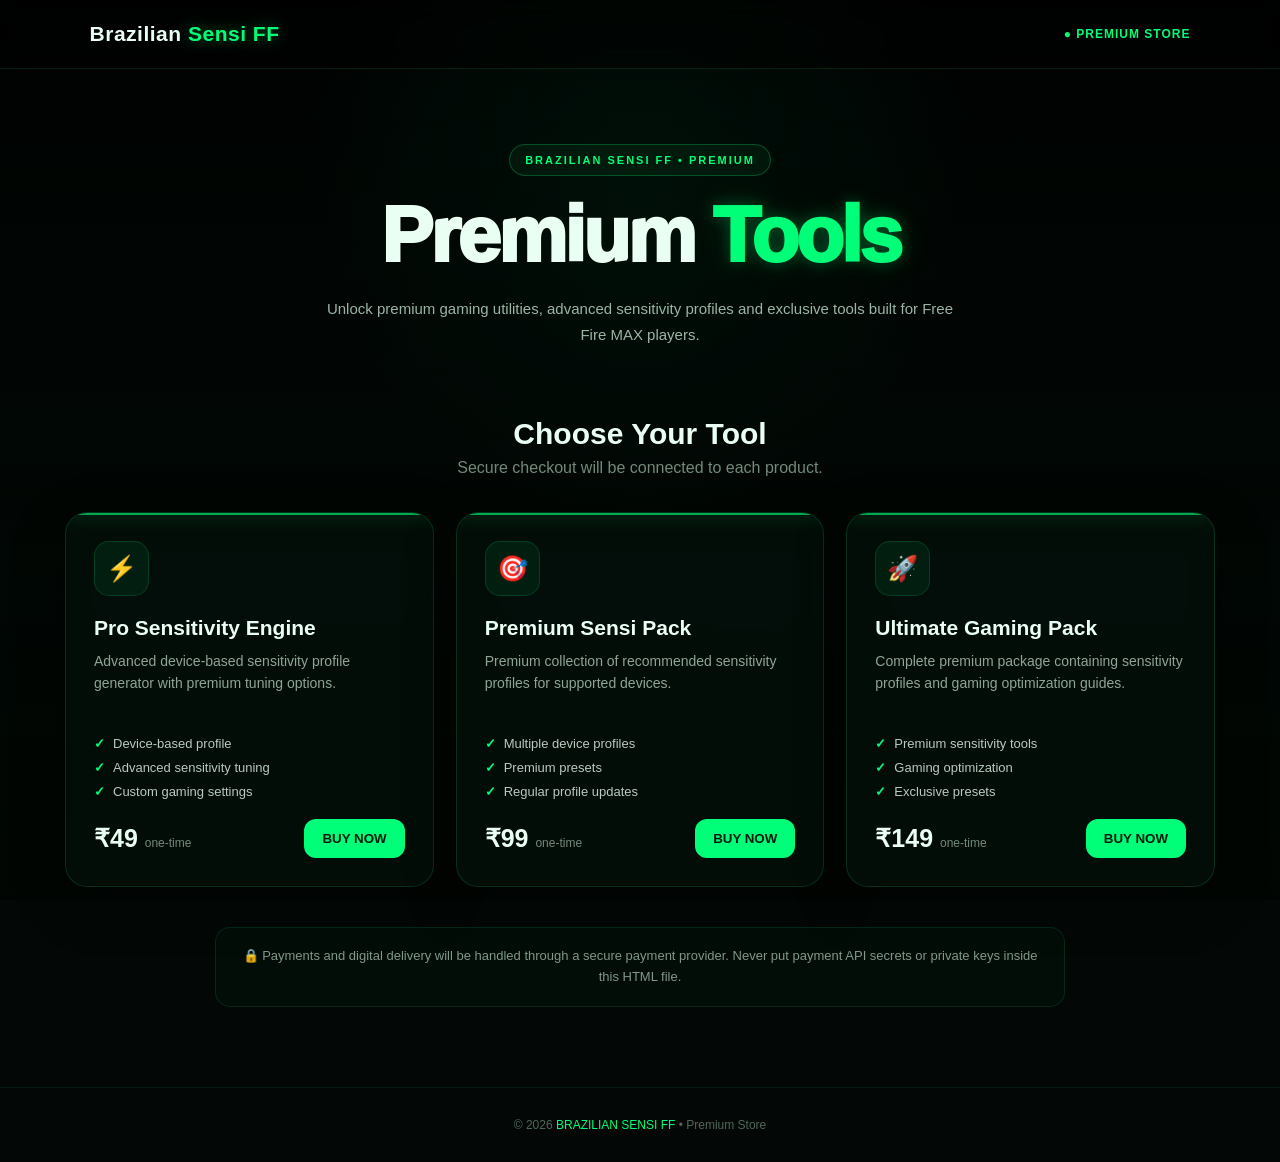
==== premium.html @ 56badc8a "Add premium.html for premium tools store" ====
<!DOCTYPE html>
<html lang="en">
<head>
<meta charset="UTF-8">
<meta name="viewport" content="width=device-width, initial-scale=1.0">

<title>Premium Tools | Brazilian Sensi FF</title>
<meta name="description" content="Brazilian Sensi FF Premium Tools">

<style>
*{
  box-sizing:border-box;
  margin:0;
  padding:0;
}

body{
  min-height:100vh;
  font-family:Arial,Helvetica,sans-serif;
  background:#030806;
  color:#eafff4;
  overflow-x:hidden;
}

/* DARK BACKGROUND */
.bg{
  position:fixed;
  inset:0;
  z-index:-5;
  background:
    radial-gradient(circle at 50% 20%,rgba(0,255,120,.08),transparent 35%),
    linear-gradient(180deg,#020504,#030806 55%,#010302);
}

/* CODE RAIN */
#codeRain{
  position:fixed;
  inset:0;
  width:100%;
  height:100%;
  z-index:-4;
  opacity:.18;
}

/* DARK OVERLAY */
.overlay{
  position:fixed;
  inset:0;
  z-index:-3;
  background:linear-gradient(
    180deg,
    rgba(0,0,0,.30),
    rgba(0,10,5,.55)
  );
  pointer-events:none;
}

/* HEADER */
header{
  width:100%;
  padding:22px 7%;
  display:flex;
  justify-content:space-between;
  align-items:center;
  border-bottom:1px solid rgba(0,255,120,.12);
  background:rgba(0,0,0,.35);
  backdrop-filter:blur(15px);
}

.logo{
  font-size:21px;
  font-weight:900;
  letter-spacing:.5px;
}

.logo span{
  color:#00ff78;
  text-shadow:0 0 15px rgba(0,255,120,.45);
}

.status{
  color:#00ff78;
  font-size:12px;
  font-weight:bold;
  letter-spacing:1px;
}

/* HERO */
.hero{
  text-align:center;
  padding:75px 20px 45px;
}

.badge{
  display:inline-block;
  padding:9px 15px;
  border:1px solid rgba(0,255,120,.25);
  border-radius:999px;
  color:#00ff78;
  background:rgba(0,255,120,.05);
  font-size:11px;
  font-weight:bold;
  letter-spacing:2px;
  margin-bottom:20px;
}

.hero h1{
  font-size:clamp(42px,8vw,78px);
  line-height:1;
  font-weight:1000;
  letter-spacing:-3px;
}

.hero h1 span{
  color:#00ff78;
  text-shadow:
    0 0 15px rgba(0,255,120,.25),
    0 0 35px rgba(0,255,120,.12);
}

.hero p{
  max-width:650px;
  margin:22px auto 0;
  color:#9bb5a5;
  line-height:1.7;
  font-size:15px;
}

/* STORE */
.store{
  width:min(1150px,92%);
  margin:auto;
  padding:25px 0 80px;
}

.section-title{
  text-align:center;
  margin-bottom:35px;
}

.section-title h2{
  font-size:30px;
}

.section-title p{
  color:#718a7a;
  margin-top:8px;
}

/* CARDS */
.grid{
  display:grid;
  grid-template-columns:repeat(auto-fit,minmax(270px,1fr));
  gap:22px;
}

.card{
  position:relative;
  overflow:hidden;
  padding:28px;
  min-height:330px;
  border:1px solid rgba(0,255,120,.15);
  border-radius:22px;
  background:rgba(5,18,12,.68);
  backdrop-filter:blur(18px);
  box-shadow:0 15px 50px rgba(0,0,0,.35);
  transition:.3s ease;
}

.card:hover{
  transform:translateY(-7px);
  border-color:rgba(0,255,120,.45);
  box-shadow:
    0 20px 55px rgba(0,0,0,.5),
    0 0 30px rgba(0,255,120,.08);
}

.card::before{
  content:"";
  position:absolute;
  top:0;
  left:0;
  width:100%;
  height:2px;
  background:#00ff78;
  box-shadow:0 0 18px #00ff78;
  opacity:.65;
}

.icon{
  width:55px;
  height:55px;
  display:flex;
  align-items:center;
  justify-content:center;
  border-radius:15px;
  background:rgba(0,255,120,.07);
  border:1px solid rgba(0,255,120,.15);
  color:#00ff78;
  font-size:25px;
  margin-bottom:20px;
}

.card h3{
  font-size:21px;
  margin-bottom:10px;
}

.card p{
  color:#8ea596;
  line-height:1.6;
  font-size:14px;
  min-height:68px;
}

.features{
  list-style:none;
  margin:18px 0;
}

.features li{
  color:#b8cabe;
  font-size:13px;
  margin:9px 0;
}

.features li::before{
  content:"✓";
  color:#00ff78;
  margin-right:8px;
  font-weight:bold;
}

.price-row{
  display:flex;
  justify-content:space-between;
  align-items:center;
  margin-top:20px;
}

.price{
  font-size:25px;
  font-weight:900;
}

.price small{
  color:#718a7a;
  font-size:12px;
  font-weight:normal;
}

.buy{
  border:0;
  border-radius:12px;
  padding:12px 18px;
  background:#00ff78;
  color:#001b0d;
  font-weight:900;
  cursor:pointer;
  transition:.2s;
}

.buy:hover{
  transform:scale(1.04);
  box-shadow:0 0 22px rgba(0,255,120,.25);
}

/* NOTICE */
.notice{
  margin:40px auto 0;
  padding:18px 20px;
  max-width:850px;
  border:1px solid rgba(0,255,120,.12);
  border-radius:15px;
  background:rgba(0,255,120,.025);
  color:#7f9889;
  text-align:center;
  font-size:13px;
  line-height:1.6;
}

/* FOOTER */
footer{
  padding:30px 20px;
  text-align:center;
  color:#50675a;
  border-top:1px solid rgba(0,255,120,.08);
  font-size:12px;
}

footer span{
  color:#00ff78;
}

/* MOBILE */
@media(max-width:600px){
  header{
    padding:18px 5%;
  }

  .status{
    font-size:9px;
  }

  .hero{
    padding-top:55px;
  }

  .hero h1{
    letter-spacing:-2px;
  }

  .card{
    min-height:auto;
  }
}
</style>
</head>

<body>

<div class="bg"></div>
<canvas id="codeRain"></canvas>
<div class="overlay"></div>

<header>
  <div class="logo">
    Brazilian <span>Sensi FF</span>
  </div>

  <div class="status">
    ● PREMIUM STORE
  </div>
</header>

<section class="hero">

  <div class="badge">
    BRAZILIAN SENSI FF • PREMIUM
  </div>

  <h1>
    Premium <span>Tools</span>
  </h1>

  <p>
    Unlock premium gaming utilities, advanced sensitivity profiles
    and exclusive tools built for Free Fire MAX players.
  </p>

</section>

<section class="store">

  <div class="section-title">
    <h2>Choose Your Tool</h2>
    <p>Secure checkout will be connected to each product.</p>
  </div>

  <div class="grid">

    <!-- TOOL 1 -->
    <div class="card">

      <div class="icon">⚡</div>

      <h3>Pro Sensitivity Engine</h3>

      <p>
        Advanced device-based sensitivity profile generator
        with premium tuning options.
      </p>

      <ul class="features">
        <li>Device-based profile</li>
        <li>Advanced sensitivity tuning</li>
        <li>Custom gaming settings</li>
      </ul>

      <div class="price-row">
        <div class="price">₹49 <small>one-time</small></div>

        <button class="buy"
          onclick="buyTool('Pro Sensitivity Engine')">
          BUY NOW
        </button>
      </div>

    </div>


    <!-- TOOL 2 -->
    <div class="card">

      <div class="icon">🎯</div>

      <h3>Premium Sensi Pack</h3>

      <p>
        Premium collection of recommended sensitivity
        profiles for supported devices.
      </p>

      <ul class="features">
        <li>Multiple device profiles</li>
        <li>Premium presets</li>
        <li>Regular profile updates</li>
      </ul>

      <div class="price-row">
        <div class="price">₹99 <small>one-time</small></div>

        <button class="buy"
          onclick="buyTool('Premium Sensi Pack')">
          BUY NOW
        </button>
      </div>

    </div>


    <!-- TOOL 3 -->
    <div class="card">

      <div class="icon">🚀</div>

      <h3>Ultimate Gaming Pack</h3>

      <p>
        Complete premium package containing sensitivity
        profiles and gaming optimization guides.
      </p>

      <ul class="features">
        <li>Premium sensitivity tools</li>
        <li>Gaming optimization</li>
        <li>Exclusive presets</li>
      </ul>

      <div class="price-row">
        <div class="price">₹149 <small>one-time</small></div>

        <button class="buy"
          onclick="buyTool('Ultimate Gaming Pack')">
          BUY NOW
        </button>
      </div>

    </div>

  </div>

  <div class="notice">
    🔒 Payments and digital delivery will be handled through a secure
    payment provider. Never put payment API secrets or private keys
    inside this HTML file.
  </div>

</section>

<footer>
  © 2026 <span>BRAZILIAN SENSI FF</span> • Premium Store
</footer>


<script>

/* =================================
   PAYMENT LINKS
   =================================

   Later, put your REAL checkout URLs here.

   Example:

   "Pro Sensitivity Engine":
      "YOUR_PAYMENT_CHECKOUT_URL"

   Do NOT put secret API keys here.
*/

const PAYMENT_LINKS = {

  "Pro Sensitivity Engine": "",

  "Premium Sensi Pack": "",

  "Ultimate Gaming Pack": ""

};


/* BUY BUTTON */

function buyTool(toolName){

  const paymentUrl = PAYMENT_LINKS[toolName];

  if(!paymentUrl){

    alert(
      "Payment checkout is not connected yet.\n\n" +
      "First create your payment checkout link, " +
      "then add it to PAYMENT_LINKS."
    );

    return;
  }

  window.location.href = paymentUrl;
}


/* =================================
   CODE RAIN
   ================================= */

const canvas = document.getElementById("codeRain");
const ctx = canvas.getContext("2d");

let width;
let height;
let columns;
let drops;

const chars =
"01ABCDEFGHIJKLMNOPQRSTUVWXYZ<>[]{}$#@%";

function resize(){

  width = canvas.width = window.innerWidth;
  height = canvas.height = window.innerHeight;

  columns = Math.floor(width / 18);

  drops = [];

  for(let i=0;i<columns;i++){

    drops[i] =
      Math.random() * -50;

  }
}

function draw(){

  ctx.fillStyle = "rgba(2,8,5,.16)";
  ctx.fillRect(0,0,width,height);

  ctx.font = "12px monospace";

  for(let i=0;i<columns;i++){

    const char =
      chars[Math.floor(Math.random()*chars.length)];

    const x = i * 18;
    const y = drops[i] * 18;

    ctx.fillStyle = "rgba(0,255,120,.55)";
    ctx.fillText(char,x,y);

    if(y > height && Math.random() > .975){
      drops[i] = 0;
    }

    drops[i] += .55;
  }

  requestAnimationFrame(draw);
}

window.addEventListener("resize",resize);

resize();
draw();

</script>

</body>
</html>
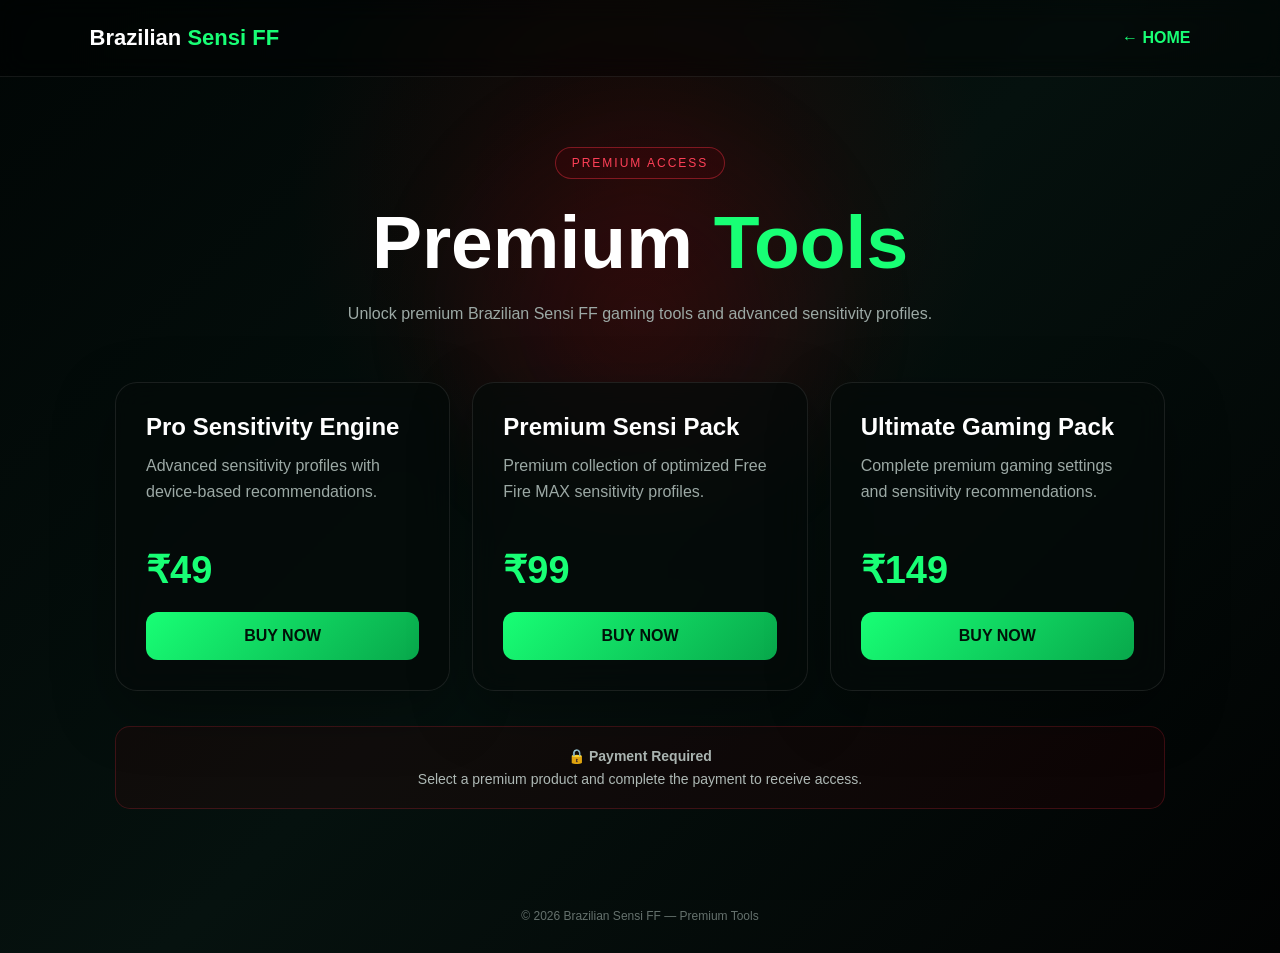
==== commit 5ce12b83: "Refactor premium.html for improved structure and style" ====
--- a/premium.html
+++ b/premium.html
@@ -1,581 +1,370 @@
 <!DOCTYPE html>
 <html lang="en">
 <head>
-<meta charset="UTF-8">
-<meta name="viewport" content="width=device-width, initial-scale=1.0">
-
-<title>Premium Tools | Brazilian Sensi FF</title>
-<meta name="description" content="Brazilian Sensi FF Premium Tools">
-
-<style>
-*{
-  box-sizing:border-box;
-  margin:0;
-  padding:0;
-}
-
-body{
-  min-height:100vh;
-  font-family:Arial,Helvetica,sans-serif;
-  background:#030806;
-  color:#eafff4;
-  overflow-x:hidden;
-}
-
-/* DARK BACKGROUND */
-.bg{
-  position:fixed;
-  inset:0;
-  z-index:-5;
-  background:
-    radial-gradient(circle at 50% 20%,rgba(0,255,120,.08),transparent 35%),
-    linear-gradient(180deg,#020504,#030806 55%,#010302);
-}
-
-/* CODE RAIN */
-#codeRain{
-  position:fixed;
-  inset:0;
-  width:100%;
-  height:100%;
-  z-index:-4;
-  opacity:.18;
-}
-
-/* DARK OVERLAY */
-.overlay{
-  position:fixed;
-  inset:0;
-  z-index:-3;
-  background:linear-gradient(
-    180deg,
-    rgba(0,0,0,.30),
-    rgba(0,10,5,.55)
-  );
-  pointer-events:none;
-}
-
-/* HEADER */
-header{
-  width:100%;
-  padding:22px 7%;
-  display:flex;
-  justify-content:space-between;
-  align-items:center;
-  border-bottom:1px solid rgba(0,255,120,.12);
-  background:rgba(0,0,0,.35);
-  backdrop-filter:blur(15px);
-}
-
-.logo{
-  font-size:21px;
-  font-weight:900;
-  letter-spacing:.5px;
-}
-
-.logo span{
-  color:#00ff78;
-  text-shadow:0 0 15px rgba(0,255,120,.45);
-}
-
-.status{
-  color:#00ff78;
-  font-size:12px;
-  font-weight:bold;
-  letter-spacing:1px;
-}
-
-/* HERO */
-.hero{
-  text-align:center;
-  padding:75px 20px 45px;
-}
-
-.badge{
-  display:inline-block;
-  padding:9px 15px;
-  border:1px solid rgba(0,255,120,.25);
-  border-radius:999px;
-  color:#00ff78;
-  background:rgba(0,255,120,.05);
-  font-size:11px;
-  font-weight:bold;
-  letter-spacing:2px;
-  margin-bottom:20px;
-}
-
-.hero h1{
-  font-size:clamp(42px,8vw,78px);
-  line-height:1;
-  font-weight:1000;
-  letter-spacing:-3px;
-}
-
-.hero h1 span{
-  color:#00ff78;
-  text-shadow:
-    0 0 15px rgba(0,255,120,.25),
-    0 0 35px rgba(0,255,120,.12);
-}
-
-.hero p{
-  max-width:650px;
-  margin:22px auto 0;
-  color:#9bb5a5;
-  line-height:1.7;
-  font-size:15px;
-}
-
-/* STORE */
-.store{
-  width:min(1150px,92%);
-  margin:auto;
-  padding:25px 0 80px;
-}
-
-.section-title{
-  text-align:center;
-  margin-bottom:35px;
-}
-
-.section-title h2{
-  font-size:30px;
-}
-
-.section-title p{
-  color:#718a7a;
-  margin-top:8px;
-}
-
-/* CARDS */
-.grid{
-  display:grid;
-  grid-template-columns:repeat(auto-fit,minmax(270px,1fr));
-  gap:22px;
-}
-
-.card{
-  position:relative;
-  overflow:hidden;
-  padding:28px;
-  min-height:330px;
-  border:1px solid rgba(0,255,120,.15);
-  border-radius:22px;
-  background:rgba(5,18,12,.68);
-  backdrop-filter:blur(18px);
-  box-shadow:0 15px 50px rgba(0,0,0,.35);
-  transition:.3s ease;
-}
-
-.card:hover{
-  transform:translateY(-7px);
-  border-color:rgba(0,255,120,.45);
-  box-shadow:
-    0 20px 55px rgba(0,0,0,.5),
-    0 0 30px rgba(0,255,120,.08);
-}
-
-.card::before{
-  content:"";
-  position:absolute;
-  top:0;
-  left:0;
-  width:100%;
-  height:2px;
-  background:#00ff78;
-  box-shadow:0 0 18px #00ff78;
-  opacity:.65;
-}
-
-.icon{
-  width:55px;
-  height:55px;
-  display:flex;
-  align-items:center;
-  justify-content:center;
-  border-radius:15px;
-  background:rgba(0,255,120,.07);
-  border:1px solid rgba(0,255,120,.15);
-  color:#00ff78;
-  font-size:25px;
-  margin-bottom:20px;
-}
-
-.card h3{
-  font-size:21px;
-  margin-bottom:10px;
-}
-
-.card p{
-  color:#8ea596;
-  line-height:1.6;
-  font-size:14px;
-  min-height:68px;
-}
-
-.features{
-  list-style:none;
-  margin:18px 0;
-}
-
-.features li{
-  color:#b8cabe;
-  font-size:13px;
-  margin:9px 0;
-}
-
-.features li::before{
-  content:"✓";
-  color:#00ff78;
-  margin-right:8px;
-  font-weight:bold;
-}
-
-.price-row{
-  display:flex;
-  justify-content:space-between;
-  align-items:center;
-  margin-top:20px;
-}
-
-.price{
-  font-size:25px;
-  font-weight:900;
-}
-
-.price small{
-  color:#718a7a;
-  font-size:12px;
-  font-weight:normal;
-}
-
-.buy{
-  border:0;
-  border-radius:12px;
-  padding:12px 18px;
-  background:#00ff78;
-  color:#001b0d;
-  font-weight:900;
-  cursor:pointer;
-  transition:.2s;
-}
-
-.buy:hover{
-  transform:scale(1.04);
-  box-shadow:0 0 22px rgba(0,255,120,.25);
-}
-
-/* NOTICE */
-.notice{
-  margin:40px auto 0;
-  padding:18px 20px;
-  max-width:850px;
-  border:1px solid rgba(0,255,120,.12);
-  border-radius:15px;
-  background:rgba(0,255,120,.025);
-  color:#7f9889;
-  text-align:center;
-  font-size:13px;
-  line-height:1.6;
-}
-
-/* FOOTER */
-footer{
-  padding:30px 20px;
-  text-align:center;
-  color:#50675a;
-  border-top:1px solid rgba(0,255,120,.08);
-  font-size:12px;
-}
-
-footer span{
-  color:#00ff78;
-}
-
-/* MOBILE */
-@media(max-width:600px){
-  header{
-    padding:18px 5%;
-  }
-
-  .status{
-    font-size:9px;
-  }
-
-  .hero{
-    padding-top:55px;
-  }
-
-  .hero h1{
-    letter-spacing:-2px;
-  }
-
-  .card{
-    min-height:auto;
-  }
-}
-</style>
+  <meta charset="UTF-8">
+  <meta name="viewport" content="width=device-width, initial-scale=1.0">
+  <title>Premium Tools — Brazilian Sensi FF</title>
+
+  <style>
+    * {
+      box-sizing: border-box;
+      margin: 0;
+      padding: 0;
+    }
+
+    body {
+      min-height: 100vh;
+      background:
+        radial-gradient(circle at 50% 20%, rgba(120, 0, 0, .22), transparent 35%),
+        linear-gradient(135deg, #020706, #06120f 50%, #020303);
+      color: white;
+      font-family: Arial, sans-serif;
+      overflow-x: hidden;
+    }
+
+    canvas {
+      position: fixed;
+      inset: 0;
+      z-index: -2;
+      opacity: .22;
+    }
+
+    .glow {
+      position: fixed;
+      width: 500px;
+      height: 500px;
+      left: 50%;
+      top: 35%;
+      transform: translate(-50%, -50%);
+      background: radial-gradient(circle, rgba(180,0,20,.15), transparent 70%);
+      filter: blur(30px);
+      z-index: -1;
+    }
+
+    header {
+      padding: 25px 7%;
+      display: flex;
+      justify-content: space-between;
+      align-items: center;
+      border-bottom: 1px solid rgba(255,255,255,.08);
+      background: rgba(0,0,0,.35);
+      backdrop-filter: blur(12px);
+    }
+
+    .logo {
+      font-size: 22px;
+      font-weight: 800;
+    }
+
+    .logo span {
+      color: #18ff75;
+    }
+
+    .back {
+      color: #18ff75;
+      text-decoration: none;
+      font-weight: bold;
+    }
+
+    .container {
+      width: min(1050px, 92%);
+      margin: auto;
+      padding: 70px 0;
+      text-align: center;
+    }
+
+    .badge {
+      display: inline-block;
+      padding: 8px 16px;
+      border: 1px solid rgba(255,50,70,.4);
+      border-radius: 999px;
+      color: #ff4058;
+      background: rgba(80,0,10,.25);
+      font-size: 12px;
+      letter-spacing: 2px;
+      margin-bottom: 20px;
+    }
+
+    h1 {
+      font-size: clamp(42px, 8vw, 75px);
+      margin-bottom: 15px;
+    }
+
+    h1 span {
+      color: #18ff75;
+    }
+
+    .subtitle {
+      color: #9ca9a5;
+      max-width: 650px;
+      margin: auto;
+      line-height: 1.7;
+    }
+
+    .products {
+      margin-top: 55px;
+      display: grid;
+      grid-template-columns: repeat(3, 1fr);
+      gap: 22px;
+    }
+
+    .card {
+      padding: 30px;
+      text-align: left;
+      border: 1px solid rgba(255,255,255,.09);
+      border-radius: 22px;
+      background: rgba(5,10,9,.72);
+      backdrop-filter: blur(15px);
+      box-shadow: 0 20px 60px rgba(0,0,0,.35);
+      transition: .25s;
+    }
+
+    .card:hover {
+      transform: translateY(-7px);
+      border-color: rgba(24,255,117,.4);
+    }
+
+    .card h2 {
+      margin-bottom: 12px;
+    }
+
+    .card p {
+      color: #9ca9a5;
+      line-height: 1.6;
+      min-height: 75px;
+    }
+
+    .price {
+      font-size: 38px;
+      font-weight: 900;
+      margin: 20px 0;
+      color: #18ff75;
+    }
+
+    .buy {
+      display: block;
+      width: 100%;
+      text-align: center;
+      padding: 15px;
+      border-radius: 12px;
+      background: linear-gradient(135deg, #18ff75, #08a84b);
+      color: #001108;
+      text-decoration: none;
+      font-weight: 900;
+      border: none;
+      cursor: pointer;
+    }
+
+    .payment-note {
+      margin-top: 35px;
+      padding: 18px;
+      border: 1px solid rgba(255,50,70,.2);
+      border-radius: 15px;
+      background: rgba(70,0,10,.18);
+      color: #aeb8b5;
+      line-height: 1.6;
+      font-size: 14px;
+    }
+
+    footer {
+      text-align: center;
+      padding: 30px;
+      color: #65716d;
+      font-size: 12px;
+    }
+
+    @media(max-width: 800px) {
+      .products {
+        grid-template-columns: 1fr;
+      }
+
+      .container {
+        padding-top: 45px;
+      }
+
+      header {
+        padding: 20px;
+      }
+    }
+  </style>
 </head>
 
 <body>
 
-<div class="bg"></div>
 <canvas id="codeRain"></canvas>
-<div class="overlay"></div>
+<div class="glow"></div>
 
 <header>
   <div class="logo">
     Brazilian <span>Sensi FF</span>
   </div>
 
-  <div class="status">
-    ● PREMIUM STORE
-  </div>
+  <a href="index.html" class="back">
+    ← HOME
+  </a>
 </header>
 
-<section class="hero">
+<main class="container">
 
   <div class="badge">
-    BRAZILIAN SENSI FF • PREMIUM
+    PREMIUM ACCESS
   </div>
 
   <h1>
     Premium <span>Tools</span>
   </h1>
 
-  <p>
-    Unlock premium gaming utilities, advanced sensitivity profiles
-    and exclusive tools built for Free Fire MAX players.
+  <p class="subtitle">
+    Unlock premium Brazilian Sensi FF gaming tools and advanced sensitivity profiles.
   </p>
 
-</section>
-
-<section class="store">
-
-  <div class="section-title">
-    <h2>Choose Your Tool</h2>
-    <p>Secure checkout will be connected to each product.</p>
+  <section class="products">
+
+    <div class="card">
+      <h2>Pro Sensitivity Engine</h2>
+
+      <p>
+        Advanced sensitivity profiles with device-based recommendations.
+      </p>
+
+      <div class="price">₹49</div>
+
+      <a href="#" class="buy" onclick="paymentRequired(event, 'Pro Sensitivity Engine', 49)">
+        BUY NOW
+      </a>
+    </div>
+
+
+    <div class="card">
+      <h2>Premium Sensi Pack</h2>
+
+      <p>
+        Premium collection of optimized Free Fire MAX sensitivity profiles.
+      </p>
+
+      <div class="price">₹99</div>
+
+      <a href="#" class="buy" onclick="paymentRequired(event, 'Premium Sensi Pack', 99)">
+        BUY NOW
+      </a>
+    </div>
+
+
+    <div class="card">
+      <h2>Ultimate Gaming Pack</h2>
+
+      <p>
+        Complete premium gaming settings and sensitivity recommendations.
+      </p>
+
+      <div class="price">₹149</div>
+
+      <a href="#" class="buy" onclick="paymentRequired(event, 'Ultimate Gaming Pack', 149)">
+        BUY NOW
+      </a>
+    </div>
+
+  </section>
+
+  <div class="payment-note">
+    🔒 <b>Payment Required</b><br>
+    Select a premium product and complete the payment to receive access.
   </div>
 
-  <div class="grid">
-
-    <!-- TOOL 1 -->
-    <div class="card">
-
-      <div class="icon">⚡</div>
-
-      <h3>Pro Sensitivity Engine</h3>
-
-      <p>
-        Advanced device-based sensitivity profile generator
-        with premium tuning options.
-      </p>
-
-      <ul class="features">
-        <li>Device-based profile</li>
-        <li>Advanced sensitivity tuning</li>
-        <li>Custom gaming settings</li>
-      </ul>
-
-      <div class="price-row">
-        <div class="price">₹49 <small>one-time</small></div>
-
-        <button class="buy"
-          onclick="buyTool('Pro Sensitivity Engine')">
-          BUY NOW
-        </button>
-      </div>
-
-    </div>
-
-
-    <!-- TOOL 2 -->
-    <div class="card">
-
-      <div class="icon">🎯</div>
-
-      <h3>Premium Sensi Pack</h3>
-
-      <p>
-        Premium collection of recommended sensitivity
-        profiles for supported devices.
-      </p>
-
-      <ul class="features">
-        <li>Multiple device profiles</li>
-        <li>Premium presets</li>
-        <li>Regular profile updates</li>
-      </ul>
-
-      <div class="price-row">
-        <div class="price">₹99 <small>one-time</small></div>
-
-        <button class="buy"
-          onclick="buyTool('Premium Sensi Pack')">
-          BUY NOW
-        </button>
-      </div>
-
-    </div>
-
-
-    <!-- TOOL 3 -->
-    <div class="card">
-
-      <div class="icon">🚀</div>
-
-      <h3>Ultimate Gaming Pack</h3>
-
-      <p>
-        Complete premium package containing sensitivity
-        profiles and gaming optimization guides.
-      </p>
-
-      <ul class="features">
-        <li>Premium sensitivity tools</li>
-        <li>Gaming optimization</li>
-        <li>Exclusive presets</li>
-      </ul>
-
-      <div class="price-row">
-        <div class="price">₹149 <small>one-time</small></div>
-
-        <button class="buy"
-          onclick="buyTool('Ultimate Gaming Pack')">
-          BUY NOW
-        </button>
-      </div>
-
-    </div>
-
-  </div>
-
-  <div class="notice">
-    🔒 Payments and digital delivery will be handled through a secure
-    payment provider. Never put payment API secrets or private keys
-    inside this HTML file.
-  </div>
-
-</section>
+</main>
 
 <footer>
-  © 2026 <span>BRAZILIAN SENSI FF</span> • Premium Store
+  © 2026 Brazilian Sensi FF — Premium Tools
 </footer>
 
 
 <script>
-
-/* =================================
-   PAYMENT LINKS
-   =================================
-
-   Later, put your REAL checkout URLs here.
-
-   Example:
-
-   "Pro Sensitivity Engine":
-      "YOUR_PAYMENT_CHECKOUT_URL"
-
-   Do NOT put secret API keys here.
-*/
-
-const PAYMENT_LINKS = {
-
-  "Pro Sensitivity Engine": "",
-
-  "Premium Sensi Pack": "",
-
-  "Ultimate Gaming Pack": ""
-
-};
-
-
-/* BUY BUTTON */
-
-function buyTool(toolName){
-
-  const paymentUrl = PAYMENT_LINKS[toolName];
-
-  if(!paymentUrl){
-
-    alert(
-      "Payment checkout is not connected yet.\n\n" +
-      "First create your payment checkout link, " +
-      "then add it to PAYMENT_LINKS."
+  /*
+    अपना payment link यहाँ डालना है।
+
+    Example:
+
+    const PAYMENT_LINKS = {
+      "Pro Sensitivity Engine": "YOUR_LINK",
+      "Premium Sensi Pack": "YOUR_LINK",
+      "Ultimate Gaming Pack": "YOUR_LINK"
+    };
+  */
+
+  const PAYMENT_LINKS = {
+    "Pro Sensitivity Engine": "",
+    "Premium Sensi Pack": "",
+    "Ultimate Gaming Pack": ""
+  };
+
+
+  function paymentRequired(event, product, price) {
+    event.preventDefault();
+
+    const link = PAYMENT_LINKS[product];
+
+    if (!link) {
+      alert(
+        "🔒 PAYMENT REQUIRED\n\n" +
+        product + "\n" +
+        "Price: ₹" + price + "\n\n" +
+        "Payment checkout अभी connect नहीं किया गया है."
+      );
+
+      return;
+    }
+
+    window.location.href = link;
+  }
+
+
+  // Background code rain
+  const canvas = document.getElementById("codeRain");
+  const ctx = canvas.getContext("2d");
+
+  let width;
+  let height;
+  let columns;
+  let drops = [];
+
+  function resize() {
+    width = canvas.width = window.innerWidth;
+    height = canvas.height = window.innerHeight;
+
+    columns = Math.floor(width / 18);
+    drops = Array(columns).fill(0).map(() =>
+      Math.random() * -100
     );
-
-    return;
   }
 
-  window.location.href = paymentUrl;
-}
-
-
-/* =================================
-   CODE RAIN
-   ================================= */
-
-const canvas = document.getElementById("codeRain");
-const ctx = canvas.getContext("2d");
-
-let width;
-let height;
-let columns;
-let drops;
-
-const chars =
-"01ABCDEFGHIJKLMNOPQRSTUVWXYZ<>[]{}$#@%";
-
-function resize(){
-
-  width = canvas.width = window.innerWidth;
-  height = canvas.height = window.innerHeight;
-
-  columns = Math.floor(width / 18);
-
-  drops = [];
-
-  for(let i=0;i<columns;i++){
-
-    drops[i] =
-      Math.random() * -50;
-
+  function draw() {
+    ctx.fillStyle = "rgba(0, 0, 0, 0.08)";
+    ctx.fillRect(0, 0, width, height);
+
+    ctx.font = "13px monospace";
+
+    for (let i = 0; i < drops.length; i++) {
+
+      const chars = "01ABCDEF<>/{}[]$#@";
+      const char = chars[Math.floor(Math.random() * chars.length)];
+
+      ctx.fillStyle = "rgba(24,255,117,.55)";
+      ctx.fillText(char, i * 18, drops[i] * 18);
+
+      if (drops[i] * 18 > height && Math.random() > .975) {
+        drops[i] = 0;
+      }
+
+      drops[i] += .7;
+    }
+
+    requestAnimationFrame(draw);
   }
-}
-
-function draw(){
-
-  ctx.fillStyle = "rgba(2,8,5,.16)";
-  ctx.fillRect(0,0,width,height);
-
-  ctx.font = "12px monospace";
-
-  for(let i=0;i<columns;i++){
-
-    const char =
-      chars[Math.floor(Math.random()*chars.length)];
-
-    const x = i * 18;
-    const y = drops[i] * 18;
-
-    ctx.fillStyle = "rgba(0,255,120,.55)";
-    ctx.fillText(char,x,y);
-
-    if(y > height && Math.random() > .975){
-      drops[i] = 0;
-    }
-
-    drops[i] += .55;
-  }
-
-  requestAnimationFrame(draw);
-}
-
-window.addEventListener("resize",resize);
-
-resize();
-draw();
-
+
+  window.addEventListener("resize", resize);
+
+  resize();
+  draw();
 </script>
 
 </body>
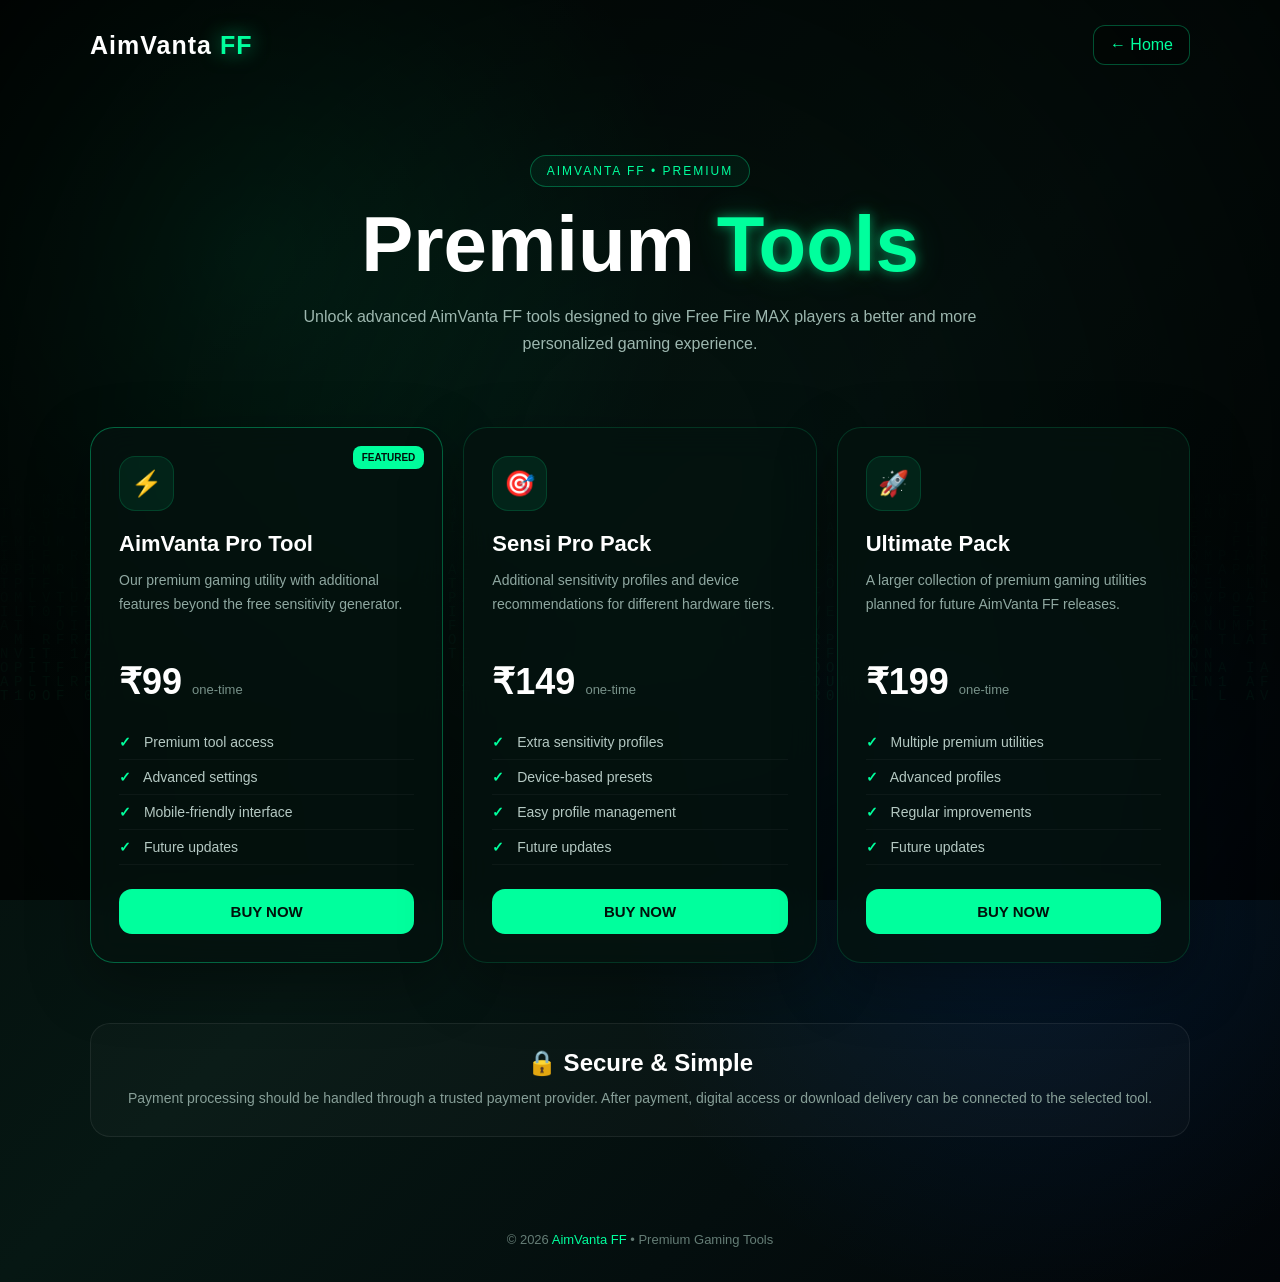
==== commit fafe8189: "Revise premium.html for AimVanta FF branding and tools Updated the branding and content for AimVanta" ====
--- a/premium.html
+++ b/premium.html
@@ -1,370 +1,680 @@
 <!DOCTYPE html>
 <html lang="en">
 <head>
-  <meta charset="UTF-8">
-  <meta name="viewport" content="width=device-width, initial-scale=1.0">
-  <title>Premium Tools — Brazilian Sensi FF</title>
-
-  <style>
-    * {
-      box-sizing: border-box;
-      margin: 0;
-      padding: 0;
-    }
-
-    body {
-      min-height: 100vh;
-      background:
-        radial-gradient(circle at 50% 20%, rgba(120, 0, 0, .22), transparent 35%),
-        linear-gradient(135deg, #020706, #06120f 50%, #020303);
-      color: white;
-      font-family: Arial, sans-serif;
-      overflow-x: hidden;
-    }
-
-    canvas {
-      position: fixed;
-      inset: 0;
-      z-index: -2;
-      opacity: .22;
-    }
-
-    .glow {
-      position: fixed;
-      width: 500px;
-      height: 500px;
-      left: 50%;
-      top: 35%;
-      transform: translate(-50%, -50%);
-      background: radial-gradient(circle, rgba(180,0,20,.15), transparent 70%);
-      filter: blur(30px);
-      z-index: -1;
-    }
-
-    header {
-      padding: 25px 7%;
-      display: flex;
-      justify-content: space-between;
-      align-items: center;
-      border-bottom: 1px solid rgba(255,255,255,.08);
-      background: rgba(0,0,0,.35);
-      backdrop-filter: blur(12px);
-    }
-
-    .logo {
-      font-size: 22px;
-      font-weight: 800;
-    }
-
-    .logo span {
-      color: #18ff75;
-    }
-
-    .back {
-      color: #18ff75;
-      text-decoration: none;
-      font-weight: bold;
-    }
-
-    .container {
-      width: min(1050px, 92%);
-      margin: auto;
-      padding: 70px 0;
-      text-align: center;
-    }
-
-    .badge {
-      display: inline-block;
-      padding: 8px 16px;
-      border: 1px solid rgba(255,50,70,.4);
-      border-radius: 999px;
-      color: #ff4058;
-      background: rgba(80,0,10,.25);
-      font-size: 12px;
-      letter-spacing: 2px;
-      margin-bottom: 20px;
-    }
-
-    h1 {
-      font-size: clamp(42px, 8vw, 75px);
-      margin-bottom: 15px;
-    }
-
-    h1 span {
-      color: #18ff75;
-    }
-
-    .subtitle {
-      color: #9ca9a5;
-      max-width: 650px;
-      margin: auto;
-      line-height: 1.7;
-    }
-
-    .products {
-      margin-top: 55px;
-      display: grid;
-      grid-template-columns: repeat(3, 1fr);
-      gap: 22px;
-    }
-
-    .card {
-      padding: 30px;
-      text-align: left;
-      border: 1px solid rgba(255,255,255,.09);
-      border-radius: 22px;
-      background: rgba(5,10,9,.72);
-      backdrop-filter: blur(15px);
-      box-shadow: 0 20px 60px rgba(0,0,0,.35);
-      transition: .25s;
-    }
-
-    .card:hover {
-      transform: translateY(-7px);
-      border-color: rgba(24,255,117,.4);
-    }
-
-    .card h2 {
-      margin-bottom: 12px;
-    }
-
-    .card p {
-      color: #9ca9a5;
-      line-height: 1.6;
-      min-height: 75px;
-    }
-
-    .price {
-      font-size: 38px;
-      font-weight: 900;
-      margin: 20px 0;
-      color: #18ff75;
-    }
-
-    .buy {
-      display: block;
-      width: 100%;
-      text-align: center;
-      padding: 15px;
-      border-radius: 12px;
-      background: linear-gradient(135deg, #18ff75, #08a84b);
-      color: #001108;
-      text-decoration: none;
-      font-weight: 900;
-      border: none;
-      cursor: pointer;
-    }
-
-    .payment-note {
-      margin-top: 35px;
-      padding: 18px;
-      border: 1px solid rgba(255,50,70,.2);
-      border-radius: 15px;
-      background: rgba(70,0,10,.18);
-      color: #aeb8b5;
-      line-height: 1.6;
-      font-size: 14px;
-    }
-
-    footer {
-      text-align: center;
-      padding: 30px;
-      color: #65716d;
-      font-size: 12px;
-    }
-
-    @media(max-width: 800px) {
-      .products {
-        grid-template-columns: 1fr;
-      }
-
-      .container {
-        padding-top: 45px;
-      }
-
-      header {
-        padding: 20px;
-      }
-    }
-  </style>
+<meta charset="UTF-8">
+<meta name="viewport" content="width=device-width, initial-scale=1.0">
+
+<title>AimVanta FF Premium — Premium Gaming Tools</title>
+
+<meta name="description"
+content="AimVanta FF Premium — premium gaming tools and utilities for Free Fire MAX players.">
+
+<meta name="robots" content="index, follow">
+
+<link rel="canonical"
+href="https://pubgkr21518-ui.github.io/rashid-digital/premium.html">
+
+<meta property="og:title" content="AimVanta FF Premium">
+<meta property="og:description"
+content="Explore premium AimVanta FF gaming tools.">
+<meta property="og:type" content="website">
+<meta property="og:url"
+content="https://pubgkr21518-ui.github.io/rashid-digital/premium.html">
+
+<style>
+*{
+    margin:0;
+    padding:0;
+    box-sizing:border-box;
+}
+
+body{
+    min-height:100vh;
+    font-family:Arial,Helvetica,sans-serif;
+    color:#fff;
+    background:
+        radial-gradient(circle at 20% 20%,rgba(0,255,157,.12),transparent 30%),
+        radial-gradient(circle at 80% 70%,rgba(0,90,255,.12),transparent 30%),
+        linear-gradient(135deg,#020806,#061713,#020509);
+    overflow-x:hidden;
+}
+
+#bg{
+    position:fixed;
+    inset:0;
+    width:100%;
+    height:100%;
+    z-index:-2;
+    opacity:.16;
+}
+
+.overlay{
+    position:fixed;
+    inset:0;
+    background:radial-gradient(
+        circle at center,
+        transparent 15%,
+        rgba(0,0,0,.65) 100%
+    );
+    z-index:-1;
+    pointer-events:none;
+}
+
+.container{
+    width:min(1100px,92%);
+    margin:auto;
+}
+
+header{
+    display:flex;
+    justify-content:space-between;
+    align-items:center;
+    padding:25px 0;
+}
+
+.logo{
+    font-size:25px;
+    font-weight:900;
+    letter-spacing:1px;
+}
+
+.logo span{
+    color:#00ff9d;
+    text-shadow:0 0 20px rgba(0,255,157,.65);
+}
+
+.home{
+    text-decoration:none;
+    color:#00ff9d;
+    border:1px solid rgba(0,255,157,.3);
+    padding:10px 16px;
+    border-radius:12px;
+    background:rgba(0,0,0,.3);
+}
+
+.hero{
+    text-align:center;
+    padding:65px 0 45px;
+}
+
+.badge{
+    display:inline-block;
+    padding:8px 16px;
+    border-radius:999px;
+    color:#00ff9d;
+    border:1px solid rgba(0,255,157,.3);
+    background:rgba(0,255,157,.05);
+    font-size:12px;
+    letter-spacing:2px;
+    margin-bottom:20px;
+}
+
+h1{
+    font-size:clamp(42px,8vw,78px);
+    line-height:.95;
+}
+
+h1 span{
+    color:#00ff9d;
+    text-shadow:
+        0 0 12px rgba(0,255,157,.5),
+        0 0 35px rgba(0,255,157,.2);
+}
+
+.hero p{
+    max-width:700px;
+    margin:22px auto 0;
+    color:#9db7af;
+    line-height:1.7;
+}
+
+.tools{
+    display:grid;
+    grid-template-columns:repeat(3,1fr);
+    gap:20px;
+    margin:25px 0 60px;
+}
+
+.card{
+    position:relative;
+    padding:28px;
+    border-radius:24px;
+    background:rgba(4,18,15,.78);
+    border:1px solid rgba(0,255,157,.15);
+    backdrop-filter:blur(16px);
+    box-shadow:0 20px 60px rgba(0,0,0,.35);
+    transition:.25s ease;
+}
+
+.card:hover{
+    transform:translateY(-6px);
+    border-color:rgba(0,255,157,.4);
+    box-shadow:
+        0 20px 70px rgba(0,0,0,.5),
+        0 0 30px rgba(0,255,157,.08);
+}
+
+.featured{
+    border-color:rgba(0,255,157,.35);
+}
+
+.tag{
+    position:absolute;
+    top:18px;
+    right:18px;
+    font-size:10px;
+    padding:6px 9px;
+    border-radius:8px;
+    color:#00120b;
+    background:#00ff9d;
+    font-weight:900;
+}
+
+.icon{
+    width:55px;
+    height:55px;
+    display:flex;
+    align-items:center;
+    justify-content:center;
+    border-radius:16px;
+    font-size:25px;
+    margin-bottom:20px;
+    background:rgba(0,255,157,.08);
+    border:1px solid rgba(0,255,157,.15);
+}
+
+.card h2{
+    font-size:22px;
+    margin-bottom:12px;
+}
+
+.card p{
+    color:#8fa8a1;
+    line-height:1.65;
+    font-size:14px;
+    min-height:70px;
+}
+
+.price{
+    margin:22px 0;
+    font-size:36px;
+    font-weight:900;
+}
+
+.price small{
+    font-size:13px;
+    color:#78928a;
+    font-weight:400;
+}
+
+.features{
+    list-style:none;
+    margin-bottom:24px;
+}
+
+.features li{
+    padding:9px 0;
+    color:#b5c9c3;
+    font-size:14px;
+    border-bottom:1px solid rgba(255,255,255,.04);
+}
+
+.features li::before{
+    content:"✓";
+    color:#00ff9d;
+    font-weight:bold;
+    margin-right:9px;
+}
+
+.buy{
+    width:100%;
+    border:0;
+    cursor:pointer;
+    padding:14px;
+    border-radius:13px;
+    background:#00ff9d;
+    color:#00120b;
+    font-weight:900;
+    font-size:15px;
+    transition:.2s;
+}
+
+.buy:hover{
+    transform:translateY(-2px);
+    box-shadow:0 0 25px rgba(0,255,157,.3);
+}
+
+.info{
+    margin:30px 0 60px;
+    padding:25px;
+    text-align:center;
+    border-radius:20px;
+    background:rgba(255,255,255,.025);
+    border:1px solid rgba(255,255,255,.07);
+}
+
+.info h2{
+    margin-bottom:10px;
+}
+
+.info p{
+    color:#879f98;
+    line-height:1.7;
+    font-size:14px;
+}
+
+footer{
+    text-align:center;
+    padding:35px 0;
+    color:#657d76;
+    font-size:13px;
+}
+
+footer span{
+    color:#00ff9d;
+}
+
+@media(max-width:850px){
+    .tools{
+        grid-template-columns:1fr;
+    }
+
+    .hero{
+        padding-top:40px;
+    }
+
+    h1{
+        font-size:48px;
+    }
+}
+
+@media(max-width:500px){
+    header{
+        gap:10px;
+    }
+
+    .logo{
+        font-size:21px;
+    }
+
+    .home{
+        padding:9px 12px;
+        font-size:13px;
+    }
+}
+</style>
 </head>
 
 <body>
 
-<canvas id="codeRain"></canvas>
-<div class="glow"></div>
+<canvas id="bg"></canvas>
+<div class="overlay"></div>
+
+<div class="container">
 
 <header>
-  <div class="logo">
-    Brazilian <span>Sensi FF</span>
-  </div>
-
-  <a href="index.html" class="back">
-    ← HOME
-  </a>
+
+    <div class="logo">
+        AimVanta <span>FF</span>
+    </div>
+
+    <a href="index.html" class="home">
+        ← Home
+    </a>
+
 </header>
 
-<main class="container">
-
-  <div class="badge">
-    PREMIUM ACCESS
-  </div>
-
-  <h1>
-    Premium <span>Tools</span>
-  </h1>
-
-  <p class="subtitle">
-    Unlock premium Brazilian Sensi FF gaming tools and advanced sensitivity profiles.
-  </p>
-
-  <section class="products">
-
-    <div class="card">
-      <h2>Pro Sensitivity Engine</h2>
-
-      <p>
-        Advanced sensitivity profiles with device-based recommendations.
-      </p>
-
-      <div class="price">₹49</div>
-
-      <a href="#" class="buy" onclick="paymentRequired(event, 'Pro Sensitivity Engine', 49)">
-        BUY NOW
-      </a>
+
+<section class="hero">
+
+    <div class="badge">
+        AIMVANTA FF • PREMIUM
     </div>
 
-
-    <div class="card">
-      <h2>Premium Sensi Pack</h2>
-
-      <p>
-        Premium collection of optimized Free Fire MAX sensitivity profiles.
-      </p>
-
-      <div class="price">₹99</div>
-
-      <a href="#" class="buy" onclick="paymentRequired(event, 'Premium Sensi Pack', 99)">
-        BUY NOW
-      </a>
-    </div>
-
-
-    <div class="card">
-      <h2>Ultimate Gaming Pack</h2>
-
-      <p>
-        Complete premium gaming settings and sensitivity recommendations.
-      </p>
-
-      <div class="price">₹149</div>
-
-      <a href="#" class="buy" onclick="paymentRequired(event, 'Ultimate Gaming Pack', 149)">
-        BUY NOW
-      </a>
-    </div>
-
-  </section>
-
-  <div class="payment-note">
-    🔒 <b>Payment Required</b><br>
-    Select a premium product and complete the payment to receive access.
-  </div>
-
-</main>
+    <h1>
+        Premium <span>Tools</span>
+    </h1>
+
+    <p>
+        Unlock advanced AimVanta FF tools designed to give
+        Free Fire MAX players a better and more personalized
+        gaming experience.
+    </p>
+
+</section>
+
+
+<section class="tools">
+
+
+    <!-- TOOL 1 -->
+
+    <article class="card featured">
+
+        <div class="tag">
+            FEATURED
+        </div>
+
+        <div class="icon">
+            ⚡
+        </div>
+
+        <h2>
+            AimVanta Pro Tool
+        </h2>
+
+        <p>
+            Our premium gaming utility with additional
+            features beyond the free sensitivity generator.
+        </p>
+
+        <div class="price">
+            ₹99
+            <small> one-time</small>
+        </div>
+
+        <ul class="features">
+
+            <li>
+                Premium tool access
+            </li>
+
+            <li>
+                Advanced settings
+            </li>
+
+            <li>
+                Mobile-friendly interface
+            </li>
+
+            <li>
+                Future updates
+            </li>
+
+        </ul>
+
+        <button
+            class="buy"
+            onclick="buyTool('aimvanta-pro')">
+            BUY NOW
+        </button>
+
+    </article>
+
+
+    <!-- TOOL 2 -->
+
+    <article class="card">
+
+        <div class="icon">
+            🎯
+        </div>
+
+        <h2>
+            Sensi Pro Pack
+        </h2>
+
+        <p>
+            Additional sensitivity profiles and device
+            recommendations for different hardware tiers.
+        </p>
+
+        <div class="price">
+            ₹149
+            <small> one-time</small>
+        </div>
+
+        <ul class="features">
+
+            <li>
+                Extra sensitivity profiles
+            </li>
+
+            <li>
+                Device-based presets
+            </li>
+
+            <li>
+                Easy profile management
+            </li>
+
+            <li>
+                Future updates
+            </li>
+
+        </ul>
+
+        <button
+            class="buy"
+            onclick="buyTool('sensi-pro')">
+            BUY NOW
+        </button>
+
+    </article>
+
+
+    <!-- TOOL 3 -->
+
+    <article class="card">
+
+        <div class="icon">
+            🚀
+        </div>
+
+        <h2>
+            Ultimate Pack
+        </h2>
+
+        <p>
+            A larger collection of premium gaming utilities
+            planned for future AimVanta FF releases.
+        </p>
+
+        <div class="price">
+            ₹199
+            <small> one-time</small>
+        </div>
+
+        <ul class="features">
+
+            <li>
+                Multiple premium utilities
+            </li>
+
+            <li>
+                Advanced profiles
+            </li>
+
+            <li>
+                Regular improvements
+            </li>
+
+            <li>
+                Future updates
+            </li>
+
+        </ul>
+
+        <button
+            class="buy"
+            onclick="buyTool('ultimate-pack')">
+            BUY NOW
+        </button>
+
+    </article>
+
+</section>
+
+
+<section class="info">
+
+    <h2>
+        🔒 Secure & Simple
+    </h2>
+
+    <p>
+        Payment processing should be handled through a trusted
+        payment provider. After payment, digital access or
+        download delivery can be connected to the selected tool.
+    </p>
+
+</section>
+
 
 <footer>
-  © 2026 Brazilian Sensi FF — Premium Tools
+
+    © 2026 <span>AimVanta FF</span>
+    • Premium Gaming Tools
+
 </footer>
 
+</div>
+
 
 <script>
-  /*
-    अपना payment link यहाँ डालना है।
+
+/*
+    PAYMENT LINKS
+
+    Later, replace the empty strings with your
+    actual public checkout URLs.
 
     Example:
 
-    const PAYMENT_LINKS = {
-      "Pro Sensitivity Engine": "YOUR_LINK",
-      "Premium Sensi Pack": "YOUR_LINK",
-      "Ultimate Gaming Pack": "YOUR_LINK"
-    };
-  */
-
-  const PAYMENT_LINKS = {
-    "Pro Sensitivity Engine": "",
-    "Premium Sensi Pack": "",
-    "Ultimate Gaming Pack": ""
-  };
-
-
-  function paymentRequired(event, product, price) {
-    event.preventDefault();
-
-    const link = PAYMENT_LINKS[product];
-
-    if (!link) {
-      alert(
-        "🔒 PAYMENT REQUIRED\n\n" +
-        product + "\n" +
-        "Price: ₹" + price + "\n\n" +
-        "Payment checkout अभी connect नहीं किया गया है."
-      );
-
-      return;
-    }
-
-    window.location.href = link;
-  }
-
-
-  // Background code rain
-  const canvas = document.getElementById("codeRain");
-  const ctx = canvas.getContext("2d");
-
-  let width;
-  let height;
-  let columns;
-  let drops = [];
-
-  function resize() {
-    width = canvas.width = window.innerWidth;
-    height = canvas.height = window.innerHeight;
-
-    columns = Math.floor(width / 18);
-    drops = Array(columns).fill(0).map(() =>
-      Math.random() * -100
+    "aimvanta-pro":
+        "YOUR_PUBLIC_CHECKOUT_URL"
+
+    Never put private API keys or secret credentials here.
+*/
+
+const PAYMENT_LINKS = {
+
+    "aimvanta-pro": "",
+
+    "sensi-pro": "",
+
+    "ultimate-pack": ""
+
+};
+
+
+function buyTool(tool){
+
+    const link =
+        PAYMENT_LINKS[tool];
+
+    if(link){
+
+        window.location.href = link;
+
+        return;
+
+    }
+
+    alert(
+        "Checkout is not connected yet. " +
+        "Payment link will be added here."
     );
-  }
-
-  function draw() {
-    ctx.fillStyle = "rgba(0, 0, 0, 0.08)";
-    ctx.fillRect(0, 0, width, height);
-
-    ctx.font = "13px monospace";
-
-    for (let i = 0; i < drops.length; i++) {
-
-      const chars = "01ABCDEF<>/{}[]$#@";
-      const char = chars[Math.floor(Math.random() * chars.length)];
-
-      ctx.fillStyle = "rgba(24,255,117,.55)";
-      ctx.fillText(char, i * 18, drops[i] * 18);
-
-      if (drops[i] * 18 > height && Math.random() > .975) {
-        drops[i] = 0;
-      }
-
-      drops[i] += .7;
-    }
-
-    requestAnimationFrame(draw);
-  }
-
-  window.addEventListener("resize", resize);
-
-  resize();
-  draw();
+
+}
+
+
+/* BACKGROUND */
+
+const canvas =
+    document.getElementById("bg");
+
+const ctx =
+    canvas.getContext("2d");
+
+let width;
+let height;
+
+function resize(){
+
+    width =
+        canvas.width =
+        window.innerWidth;
+
+    height =
+        canvas.height =
+        window.innerHeight;
+
+}
+
+resize();
+
+window.addEventListener(
+    "resize",
+    resize
+);
+
+
+const chars =
+    "01 AIMVANTA FF PREMIUM TOOL";
+
+const fontSize = 14;
+
+let columns =
+    Math.floor(width / fontSize);
+
+let drops =
+    Array(columns).fill(1);
+
+
+function draw(){
+
+    ctx.fillStyle =
+        "rgba(0,5,4,.12)";
+
+    ctx.fillRect(
+        0,
+        0,
+        width,
+        height
+    );
+
+    ctx.font =
+        fontSize + "px monospace";
+
+    for(
+        let i = 0;
+        i < drops.length;
+        i++
+    ){
+
+        const char =
+            chars[
+                Math.floor(
+                    Math.random() *
+                    chars.length
+                )
+            ];
+
+        ctx.fillStyle =
+            "rgba(0,255,157,.5)";
+
+        ctx.fillText(
+            char,
+            i * fontSize,
+            drops[i] * fontSize
+        );
+
+        if(
+            drops[i] * fontSize > height &&
+            Math.random() > .975
+        ){
+            drops[i] = 0;
+        }
+
+        drops[i]++;
+
+    }
+
+}
+
+setInterval(draw,45);
+
 </script>
 
 </body>
